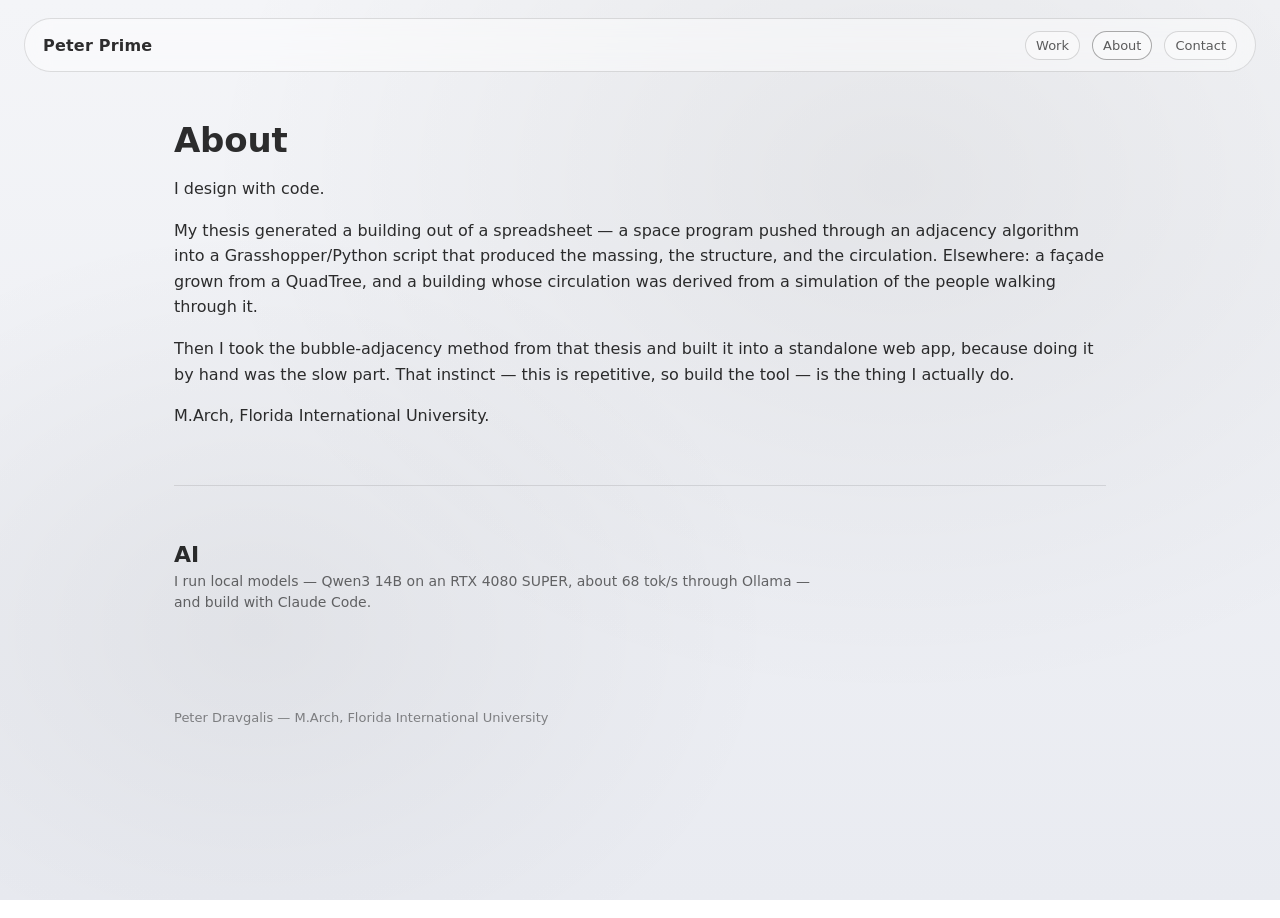
==== about.html @ d9bec8ef "Wire bubble navigation; add work/about/contact pages Bubbles now navigate via their href field. Layo" ====
<!doctype html>
<html lang="en">
<head>
<meta charset="UTF-8" />
<meta name="viewport" content="width=device-width,initial-scale=1" />
<title>About — Peter Prime</title>
<link rel="stylesheet" href="styles.css" />
</head>
<body>

<div class="topbar">
  <a class="brand" href="index.html">Peter Prime</a>
  <div class="nav">
    <a class="pill" href="work.html">Work</a>
    <a class="pill active" href="about.html">About</a>
    <a class="pill" href="contact.html">Contact</a>
  </div>
</div>

<main>
  <h1>About</h1>

  <p>I design with code.</p>

  <p>My thesis generated a building out of a spreadsheet — a space program pushed through an adjacency algorithm into a
  Grasshopper/Python script that produced the massing, the structure, and the circulation. Elsewhere: a façade grown from a
  QuadTree, and a building whose circulation was derived from a simulation of the people walking through it.</p>

  <p>Then I took the bubble-adjacency method from that thesis and built it into a standalone web app, because doing it by
  hand was the slow part. That instinct — this is repetitive, so build the tool — is the thing I actually do.</p>

  <p>M.Arch, Florida International University.</p>

  <div class="divider"></div>

  <h2 id="ai">AI</h2>
  <p class="section-note">
    I run local models — Qwen3 14B on an RTX 4080 SUPER, about 68 tok/s through Ollama — and build with Claude Code.
  </p>
</main>

<footer>Peter Dravgalis — M.Arch, Florida International University</footer>

</body>
</html>
---- styles.css ----
/* Shared look for the non-index pages. Matches index.html's palette/topbar exactly. */
:root{
  --bg1: #f4f5f8;
  --bg2: #e9ebf1;
  --txtDark: rgba(0,0,0,.82);
  --panelBd: rgba(0,0,0,.10);
  --line: rgba(0,0,0,.14);
}

html, body{ margin: 0; font-family: ui-sans-serif, system-ui, -apple-system, "Segoe UI", Roboto, Arial; }
body{
  color: var(--txtDark);
  background:
    radial-gradient(1200px 900px at 70% 20%, rgba(0,0,0,.06), transparent 58%),
    radial-gradient(900px 700px at 20% 70%, rgba(0,0,0,.05), transparent 58%),
    linear-gradient(180deg, var(--bg1), var(--bg2));
  background-attachment: fixed;
  min-height: 100vh;
}

a, a:link, a:visited{ color: inherit; text-decoration: underline; text-decoration-color: rgba(0,0,0,.28); text-underline-offset: 2px; }
a:hover{ text-decoration-color: rgba(0,0,0,.6); }

.topbar{
  position: sticky; top: 18px;
  margin: 18px 24px 0;
  height: 54px; border-radius: 999px;
  background: rgba(255,255,255,.45);
  border: 1px solid rgba(0,0,0,.12);
  backdrop-filter: blur(12px);
  display: flex; align-items: center; justify-content: space-between;
  padding: 0 18px;
  box-sizing: border-box;
  z-index: 5;
}
.brand{ font-weight: 650; letter-spacing: .2px; }
.nav{ display: flex; gap: 12px; color: rgba(0,0,0,.64); font-size: 13px; }
.pill{ padding: 6px 10px; border-radius: 999px; border: 1px solid rgba(0,0,0,.14); background: rgba(255,255,255,.35); }
a.brand, a.pill{ color: inherit; text-decoration: none; }
.pill:hover, .brand:hover{ background: rgba(255,255,255,.6); }
.pill.active{ border-color: rgba(0,0,0,.32); }

main{
  max-width: 980px;
  margin: 48px auto 96px;
  padding: 0 24px;
  box-sizing: border-box;
}

h1{ font-size: 34px; font-weight: 650; letter-spacing: -.2px; margin: 0 0 8px; }
h2{ font-size: 22px; font-weight: 650; letter-spacing: -.1px; margin: 56px 0 4px; }
h2:first-of-type{ margin-top: 32px; }
h3{ font-size: 17px; font-weight: 650; letter-spacing: -.05px; margin: 32px 0 4px; }
.dek{ font-size: 15px; color: rgba(0,0,0,.58); margin: 0 0 40px; max-width: 640px; line-height: 1.5; }
p{ line-height: 1.6; }

.section-note{ font-size: 14px; color: rgba(0,0,0,.58); line-height: 1.55; max-width: 640px; margin: 0 0 20px; }

.gallery{ display: flex; flex-direction: column; gap: 28px; margin: 20px 0 40px; }
figure{ margin: 0; }
figure img{
  display: block;
  width: 100%;
  height: auto;
  max-width: 100%;
  border-radius: 10px;
  border: 1px solid var(--panelBd);
  box-shadow: 0 12px 40px rgba(0,0,0,.08);
}
figure.callout img{ border-color: rgba(0,0,0,.28); box-shadow: 0 12px 50px rgba(0,0,0,.16); }
figcaption{ font-size: 13px; color: rgba(0,0,0,.58); margin-top: 8px; }
figcaption strong{ color: var(--txtDark); }

.divider{ height: 1px; background: rgba(0,0,0,.10); margin: 56px 0; }

footer{ max-width: 980px; margin: 0 auto 48px; padding: 0 24px; font-size: 13px; color: rgba(0,0,0,.45); box-sizing: border-box; }

@media (max-width: 640px){
  main{ margin-top: 32px; }
  h1{ font-size: 28px; }
  h2{ margin-top: 40px; }
}
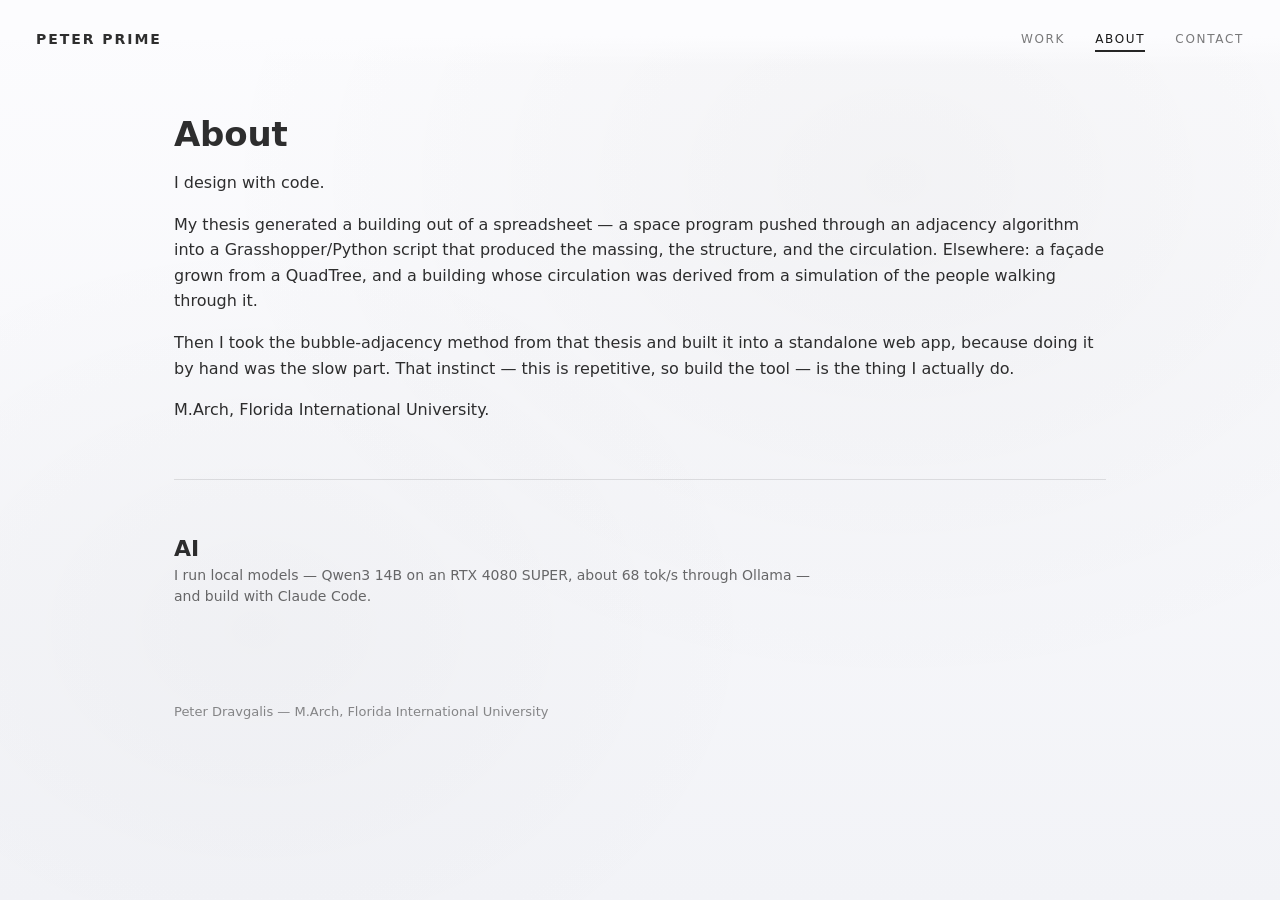
==== commit 96dc6bce: "Subpages: match landing chrome; fix stale links and anchors Shared styles: near-white background and" ====
--- a/about.html
+++ b/about.html
@@ -4,6 +4,7 @@
 <meta charset="UTF-8" />
 <meta name="viewport" content="width=device-width,initial-scale=1" />
 <title>About — Peter Prime</title>
+<link rel="icon" href='data:image/svg+xml,<svg xmlns="http://www.w3.org/2000/svg" viewBox="0 0 100 100"><circle cx="40" cy="50" r="30" fill="%23191919"/><circle cx="70" cy="50" r="21" fill="%23191919"/></svg>' />
 <link rel="stylesheet" href="styles.css" />
 </head>
 <body>
--- a/styles.css
+++ b/styles.css
@@ -1,18 +1,21 @@
 /* Shared look for the non-index pages. Matches index.html's palette/topbar exactly. */
 :root{
-  --bg1: #f4f5f8;
-  --bg2: #e9ebf1;
+  --bg1: #fcfcfe;
+  --bg2: #f2f3f7;
   --txtDark: rgba(0,0,0,.82);
   --panelBd: rgba(0,0,0,.10);
   --line: rgba(0,0,0,.14);
 }
 
+html{ scroll-behavior: smooth; }
 html, body{ margin: 0; font-family: ui-sans-serif, system-ui, -apple-system, "Segoe UI", Roboto, Arial; }
+/* Anchor targets land below the sticky topbar instead of under it */
+[id]{ scroll-margin-top: 96px; }
 body{
   color: var(--txtDark);
   background:
-    radial-gradient(1200px 900px at 70% 20%, rgba(0,0,0,.06), transparent 58%),
-    radial-gradient(900px 700px at 20% 70%, rgba(0,0,0,.05), transparent 58%),
+    radial-gradient(1200px 900px at 70% 20%, rgba(0,0,0,.03), transparent 58%),
+    radial-gradient(900px 700px at 20% 70%, rgba(0,0,0,.025), transparent 58%),
     linear-gradient(180deg, var(--bg1), var(--bg2));
   background-attachment: fixed;
   min-height: 100vh;
@@ -22,23 +25,23 @@
 a:hover{ text-decoration-color: rgba(0,0,0,.6); }
 
 .topbar{
-  position: sticky; top: 18px;
-  margin: 18px 24px 0;
-  height: 54px; border-radius: 999px;
-  background: rgba(255,255,255,.45);
-  border: 1px solid rgba(0,0,0,.12);
-  backdrop-filter: blur(12px);
+  position: sticky; top: 0;
+  padding: 26px 36px 14px;
+  background: linear-gradient(180deg, var(--bg1) 55%, transparent);
   display: flex; align-items: center; justify-content: space-between;
-  padding: 0 18px;
   box-sizing: border-box;
   z-index: 5;
 }
-.brand{ font-weight: 650; letter-spacing: .2px; }
-.nav{ display: flex; gap: 12px; color: rgba(0,0,0,.64); font-size: 13px; }
-.pill{ padding: 6px 10px; border-radius: 999px; border: 1px solid rgba(0,0,0,.14); background: rgba(255,255,255,.35); }
-a.brand, a.pill{ color: inherit; text-decoration: none; }
-.pill:hover, .brand:hover{ background: rgba(255,255,255,.6); }
-.pill.active{ border-color: rgba(0,0,0,.32); }
+.topbar a{ text-decoration: none; color: inherit; }
+.brand{ font-weight: 750; letter-spacing: .14em; text-transform: uppercase; font-size: 14px; }
+.nav{ display: flex; gap: 30px; font-size: 12px; }
+.nav a{
+  letter-spacing: .14em; text-transform: uppercase;
+  color: rgba(0,0,0,.52); padding: 6px 0;
+  transition: color 140ms ease;
+}
+.nav a:hover{ color: rgba(0,0,0,.9); }
+.nav a.active{ color: rgba(0,0,0,.9); border-bottom: 2px solid rgba(0,0,0,.85); padding-bottom: 4px; }
 
 main{
   max-width: 980px;
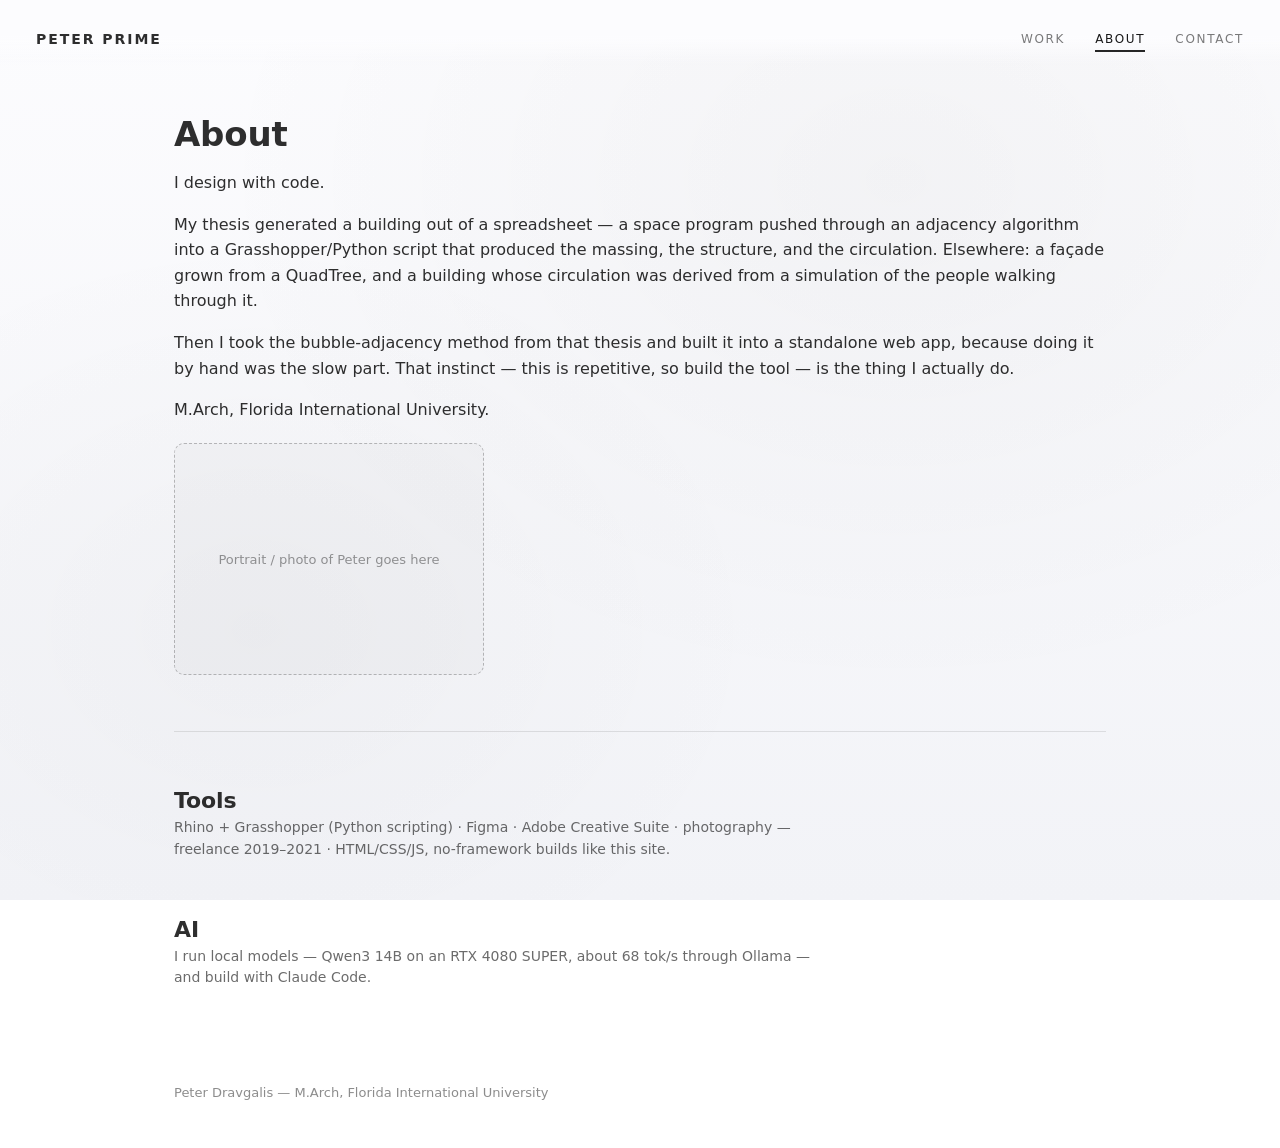
==== commit ad613706: "Ambient drift, split satellites, placeholder galleries, fuller About - Landing: clusters wander slow" ====
--- a/about.html
+++ b/about.html
@@ -32,7 +32,17 @@
 
   <p>M.Arch, Florida International University.</p>
 
+  <div class="gallery grid" style="max-width:640px">
+    <div class="ph">Portrait / photo of Peter goes here</div>
+  </div>
+
   <div class="divider"></div>
+
+  <h2 id="tools">Tools</h2>
+  <p class="section-note">
+    Rhino + Grasshopper (Python scripting) · Figma · Adobe Creative Suite · photography — freelance 2019–2021 ·
+    HTML/CSS/JS, no-framework builds like this site.
+  </p>
 
   <h2 id="ai">AI</h2>
   <p class="section-note">
--- a/styles.css
+++ b/styles.css
@@ -74,6 +74,28 @@
 figcaption{ font-size: 13px; color: rgba(0,0,0,.58); margin-top: 8px; }
 figcaption strong{ color: var(--txtDark); }
 
+/* Two-column grid variant for photo sets */
+.gallery.grid{
+  display: grid;
+  grid-template-columns: repeat(auto-fill, minmax(280px, 1fr));
+  gap: 20px;
+}
+
+/* Placeholder slot for images not uploaded yet */
+.ph{
+  aspect-ratio: 4 / 3;
+  border: 1px dashed rgba(0,0,0,.25);
+  border-radius: 10px;
+  display: grid;
+  place-items: center;
+  font-size: 13px;
+  color: rgba(0,0,0,.4);
+  background: rgba(0,0,0,.02);
+  text-align: center;
+  padding: 12px;
+  box-sizing: border-box;
+}
+
 .divider{ height: 1px; background: rgba(0,0,0,.10); margin: 56px 0; }
 
 footer{ max-width: 980px; margin: 0 auto 48px; padding: 0 24px; font-size: 13px; color: rgba(0,0,0,.45); box-sizing: border-box; }
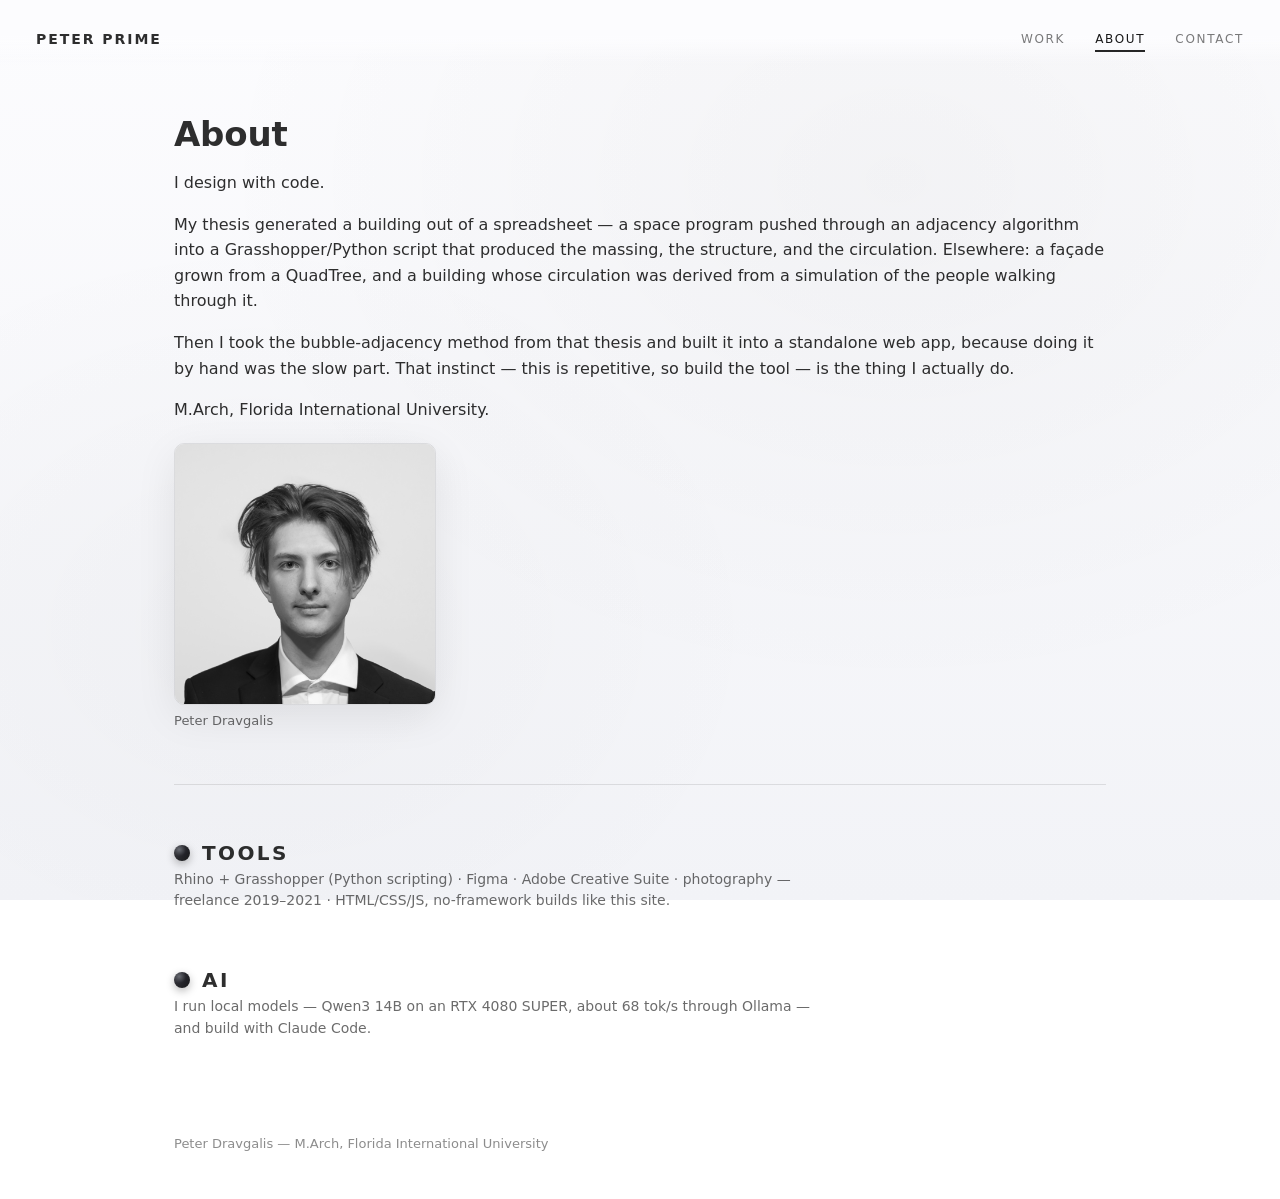
==== commit 84107628: "Portfolio rework: real renders, project drill-down, tuned bubbles - work.html galleries now use clea" ====
--- a/about.html
+++ b/about.html
@@ -32,8 +32,9 @@
 
   <p>M.Arch, Florida International University.</p>
 
-  <div class="gallery grid" style="max-width:640px">
-    <div class="ph">Portrait / photo of Peter goes here</div>
+  <div class="gallery" style="max-width:640px">
+    <figure class="small"><img src="assets/projects/00-front_about_p2_448x448.png" alt="Portrait of Peter Dravgalis" loading="lazy" style="max-width:260px">
+      <figcaption>Peter Dravgalis</figcaption></figure>
   </div>
 
   <div class="divider"></div>
--- a/styles.css
+++ b/styles.css
@@ -51,9 +51,23 @@
 }
 
 h1{ font-size: 34px; font-weight: 650; letter-spacing: -.2px; margin: 0 0 8px; }
-h2{ font-size: 22px; font-weight: 650; letter-spacing: -.1px; margin: 56px 0 4px; }
+
+/* Glossy sphere markers pull the landing's metaball look onto the subpages:
+   sections get a big glossy black bead, projects a smaller satellite. */
+h2, h3{ display: flex; align-items: center; gap: 12px; }
+h2::before, h3::before{
+  content: "";
+  flex: none;
+  border-radius: 999px;
+  background: radial-gradient(circle at 32% 28%, #6a6d74 0%, #26262c 42%, #0b0b0e 78%);
+  box-shadow: inset 0 -2px 4px rgba(255,255,255,.10), 0 3px 8px rgba(0,0,0,.28);
+}
+h2::before{ width: 16px; height: 16px; }
+h3::before{ width: 10px; height: 10px; }
+
+h2{ font-size: 20px; font-weight: 650; letter-spacing: .12em; text-transform: uppercase; margin: 56px 0 4px; }
 h2:first-of-type{ margin-top: 32px; }
-h3{ font-size: 17px; font-weight: 650; letter-spacing: -.05px; margin: 32px 0 4px; }
+h3{ font-size: 17px; font-weight: 650; letter-spacing: -.05px; margin: 40px 0 4px; }
 .dek{ font-size: 15px; color: rgba(0,0,0,.58); margin: 0 0 40px; max-width: 640px; line-height: 1.5; }
 p{ line-height: 1.6; }
 
@@ -71,7 +85,9 @@
   box-shadow: 0 12px 40px rgba(0,0,0,.08);
 }
 figure.callout img{ border-color: rgba(0,0,0,.28); box-shadow: 0 12px 50px rgba(0,0,0,.16); }
-figcaption{ font-size: 13px; color: rgba(0,0,0,.58); margin-top: 8px; }
+/* Low-res source images render at reduced width instead of stretching soft */
+figure.small{ max-width: 480px; }
+figcaption{ font-size: 13px; color: rgba(0,0,0,.58); margin-top: 8px; max-width: 640px; }
 figcaption strong{ color: var(--txtDark); }
 
 /* Two-column grid variant for photo sets */
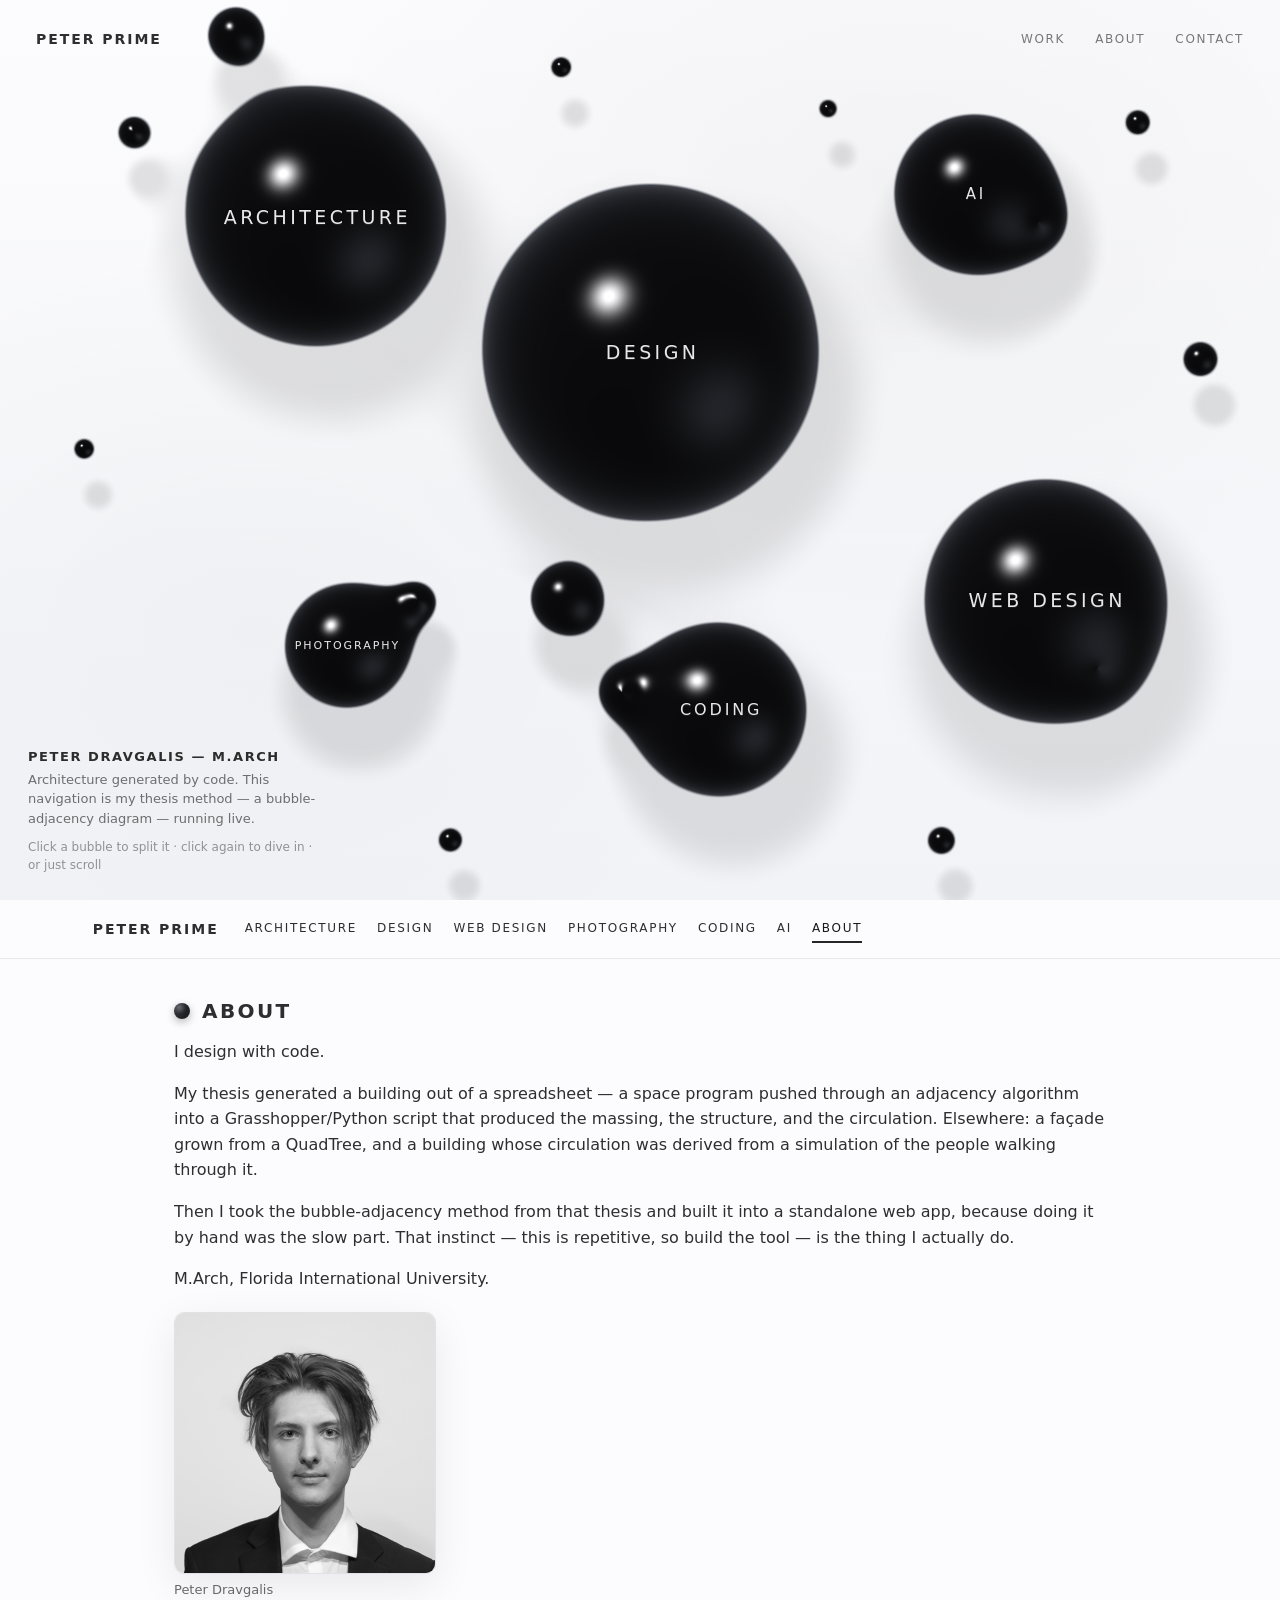
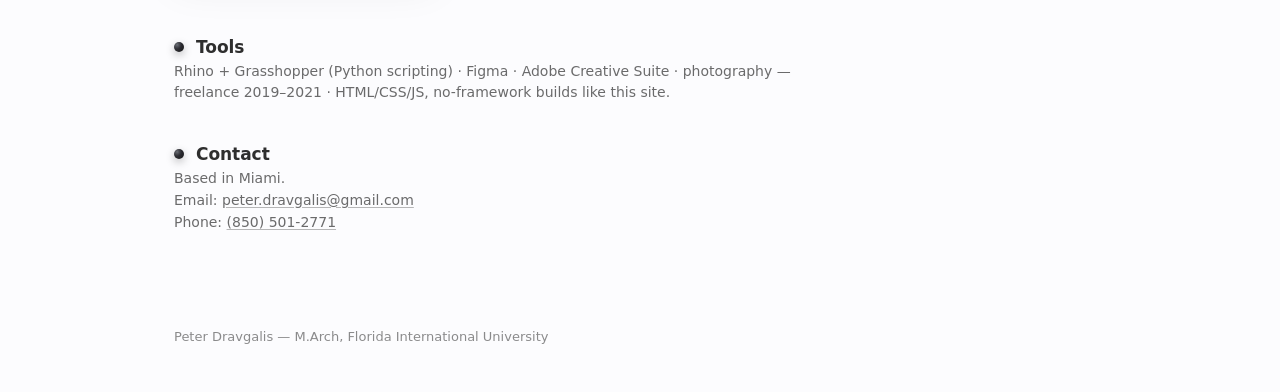
==== commit 393e9a8b: "Single-page portfolio: tabbed section under the bubbles, project drill-down, construction blobs - in" ====
--- a/about.html
+++ b/about.html
@@ -2,56 +2,13 @@
 <html lang="en">
 <head>
 <meta charset="UTF-8" />
-<meta name="viewport" content="width=device-width,initial-scale=1" />
 <title>About — Peter Prime</title>
-<link rel="icon" href='data:image/svg+xml,<svg xmlns="http://www.w3.org/2000/svg" viewBox="0 0 100 100"><circle cx="40" cy="50" r="30" fill="%23191919"/><circle cx="70" cy="50" r="21" fill="%23191919"/></svg>' />
-<link rel="stylesheet" href="styles.css" />
+<meta http-equiv="refresh" content="0;url=index.html#about" />
 </head>
 <body>
-
-<div class="topbar">
-  <a class="brand" href="index.html">Peter Prime</a>
-  <div class="nav">
-    <a class="pill" href="work.html">Work</a>
-    <a class="pill active" href="about.html">About</a>
-    <a class="pill" href="contact.html">Contact</a>
-  </div>
-</div>
-
-<main>
-  <h1>About</h1>
-
-  <p>I design with code.</p>
-
-  <p>My thesis generated a building out of a spreadsheet — a space program pushed through an adjacency algorithm into a
-  Grasshopper/Python script that produced the massing, the structure, and the circulation. Elsewhere: a façade grown from a
-  QuadTree, and a building whose circulation was derived from a simulation of the people walking through it.</p>
-
-  <p>Then I took the bubble-adjacency method from that thesis and built it into a standalone web app, because doing it by
-  hand was the slow part. That instinct — this is repetitive, so build the tool — is the thing I actually do.</p>
-
-  <p>M.Arch, Florida International University.</p>
-
-  <div class="gallery" style="max-width:640px">
-    <figure class="small"><img src="assets/projects/00-front_about_p2_448x448.png" alt="Portrait of Peter Dravgalis" loading="lazy" style="max-width:260px">
-      <figcaption>Peter Dravgalis</figcaption></figure>
-  </div>
-
-  <div class="divider"></div>
-
-  <h2 id="tools">Tools</h2>
-  <p class="section-note">
-    Rhino + Grasshopper (Python scripting) · Figma · Adobe Creative Suite · photography — freelance 2019–2021 ·
-    HTML/CSS/JS, no-framework builds like this site.
-  </p>
-
-  <h2 id="ai">AI</h2>
-  <p class="section-note">
-    I run local models — Qwen3 14B on an RTX 4080 SUPER, about 68 tok/s through Ollama — and build with Claude Code.
-  </p>
-</main>
-
-<footer>Peter Dravgalis — M.Arch, Florida International University</footer>
-
+<p>Moved — <a href="index.html#about">continue to About</a>.</p>
+<script>
+  location.replace("index.html#" + (location.hash.slice(1) === "ai" ? "ai" : "about"));
+</script>
 </body>
 </html>
